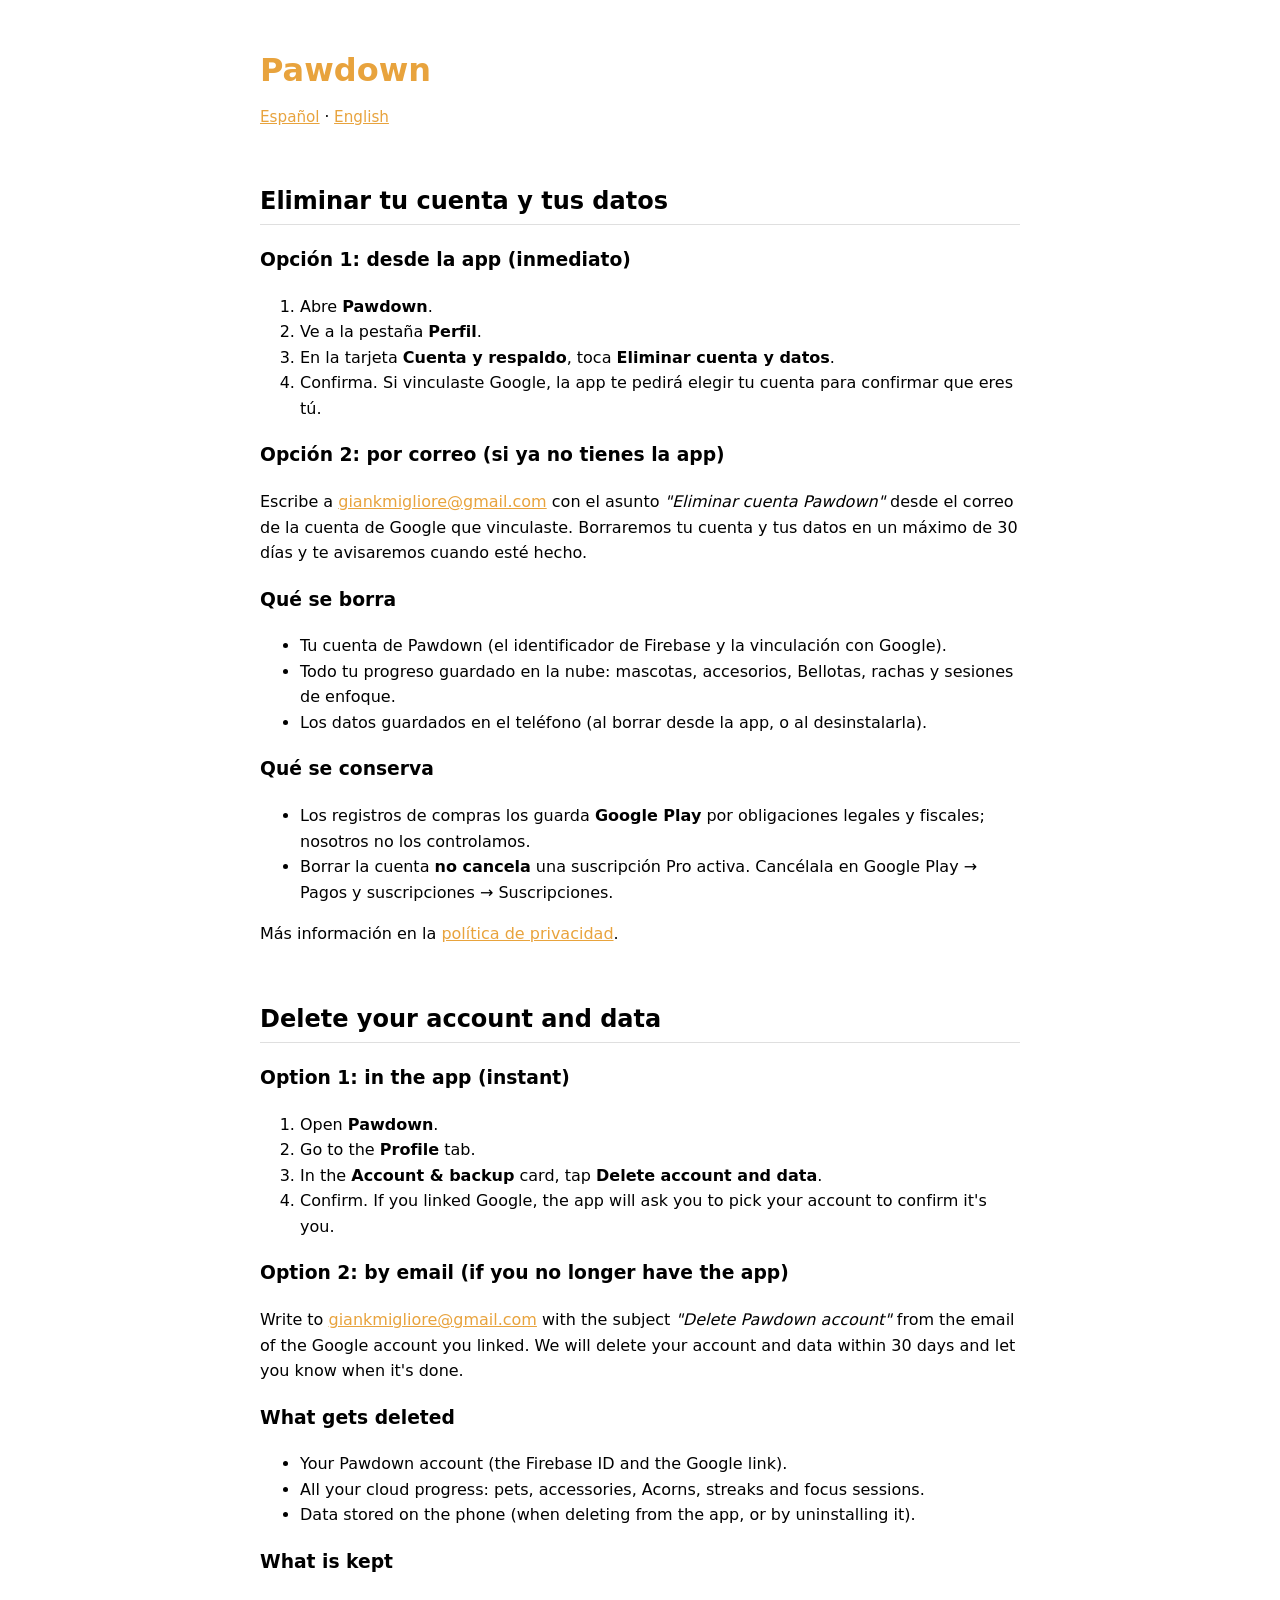
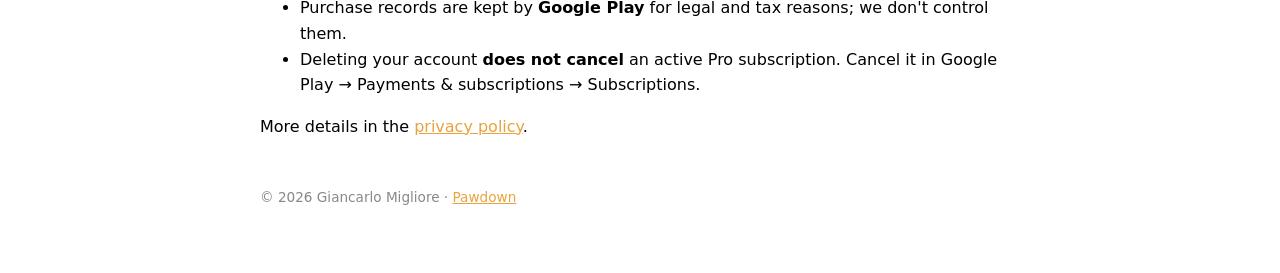
==== delete-account.html @ 6b8a605e "Add files via upload" ====
<!DOCTYPE html>
<html lang="es">
<head>
  <meta charset="utf-8">
  <meta name="viewport" content="width=device-width, initial-scale=1">
  <title>Pawdown – Eliminar cuenta / Delete account</title>
  <link rel="stylesheet" href="style.css">
</head>
<body>
  <h1>Pawdown</h1>
  <p class="lang"><a href="#es">Español</a> · <a href="#en">English</a></p>

  <!-- ===================== ESPAÑOL ===================== -->
  <section id="es">
    <h2>Eliminar tu cuenta y tus datos</h2>

    <h3>Opción 1: desde la app (inmediato)</h3>
    <ol>
      <li>Abre <strong>Pawdown</strong>.</li>
      <li>Ve a la pestaña <strong>Perfil</strong>.</li>
      <li>En la tarjeta <strong>Cuenta y respaldo</strong>, toca <strong>Eliminar cuenta y datos</strong>.</li>
      <li>Confirma. Si vinculaste Google, la app te pedirá elegir tu cuenta para confirmar que eres tú.</li>
    </ol>

    <h3>Opción 2: por correo (si ya no tienes la app)</h3>
    <p>Escribe a <a href="mailto:giankmigliore@gmail.com?subject=Eliminar%20cuenta%20Pawdown">giankmigliore@gmail.com</a>
      con el asunto <em>"Eliminar cuenta Pawdown"</em> desde el correo de la cuenta de Google que vinculaste.
      Borraremos tu cuenta y tus datos en un máximo de 30 días y te avisaremos cuando esté hecho.</p>

    <h3>Qué se borra</h3>
    <ul>
      <li>Tu cuenta de Pawdown (el identificador de Firebase y la vinculación con Google).</li>
      <li>Todo tu progreso guardado en la nube: mascotas, accesorios, Bellotas, rachas y sesiones de enfoque.</li>
      <li>Los datos guardados en el teléfono (al borrar desde la app, o al desinstalarla).</li>
    </ul>

    <h3>Qué se conserva</h3>
    <ul>
      <li>Los registros de compras los guarda <strong>Google Play</strong> por obligaciones legales y fiscales; nosotros no los controlamos.</li>
      <li>Borrar la cuenta <strong>no cancela</strong> una suscripción Pro activa. Cancélala en Google Play → Pagos y suscripciones → Suscripciones.</li>
    </ul>

    <p>Más información en la <a href="privacy.html">política de privacidad</a>.</p>
  </section>

  <!-- ===================== ENGLISH ===================== -->
  <section id="en">
    <h2>Delete your account and data</h2>

    <h3>Option 1: in the app (instant)</h3>
    <ol>
      <li>Open <strong>Pawdown</strong>.</li>
      <li>Go to the <strong>Profile</strong> tab.</li>
      <li>In the <strong>Account &amp; backup</strong> card, tap <strong>Delete account and data</strong>.</li>
      <li>Confirm. If you linked Google, the app will ask you to pick your account to confirm it's you.</li>
    </ol>

    <h3>Option 2: by email (if you no longer have the app)</h3>
    <p>Write to <a href="mailto:giankmigliore@gmail.com?subject=Delete%20Pawdown%20account">giankmigliore@gmail.com</a>
      with the subject <em>"Delete Pawdown account"</em> from the email of the Google account you linked.
      We will delete your account and data within 30 days and let you know when it's done.</p>

    <h3>What gets deleted</h3>
    <ul>
      <li>Your Pawdown account (the Firebase ID and the Google link).</li>
      <li>All your cloud progress: pets, accessories, Acorns, streaks and focus sessions.</li>
      <li>Data stored on the phone (when deleting from the app, or by uninstalling it).</li>
    </ul>

    <h3>What is kept</h3>
    <ul>
      <li>Purchase records are kept by <strong>Google Play</strong> for legal and tax reasons; we don't control them.</li>
      <li>Deleting your account <strong>does not cancel</strong> an active Pro subscription. Cancel it in Google Play → Payments &amp; subscriptions → Subscriptions.</li>
    </ul>

    <p>More details in the <a href="privacy.html">privacy policy</a>.</p>
  </section>

  <footer>© 2026 Giancarlo Migliore · <a href="index.html">Pawdown</a></footer>
</body>
</html>
---- style.css ----
:root { color-scheme: light dark; --accent: #e8a33d; }
body {
  font-family: system-ui, -apple-system, "Segoe UI", Roboto, sans-serif;
  max-width: 760px;
  margin: 0 auto;
  padding: 24px 20px 64px;
  line-height: 1.6;
}
h1 { color: var(--accent); margin-bottom: 0; }
h2 { margin-top: 2.2em; border-bottom: 1px solid #8884; padding-bottom: 4px; }
.lang { font-size: 0.95em; margin: 8px 0 24px; }
.updated { color: #888; font-size: 0.9em; }
table { border-collapse: collapse; width: 100%; font-size: 0.95em; }
th, td { border: 1px solid #8886; padding: 6px 8px; text-align: left; vertical-align: top; }
a { color: var(--accent); }
footer { margin-top: 48px; color: #888; font-size: 0.85em; }
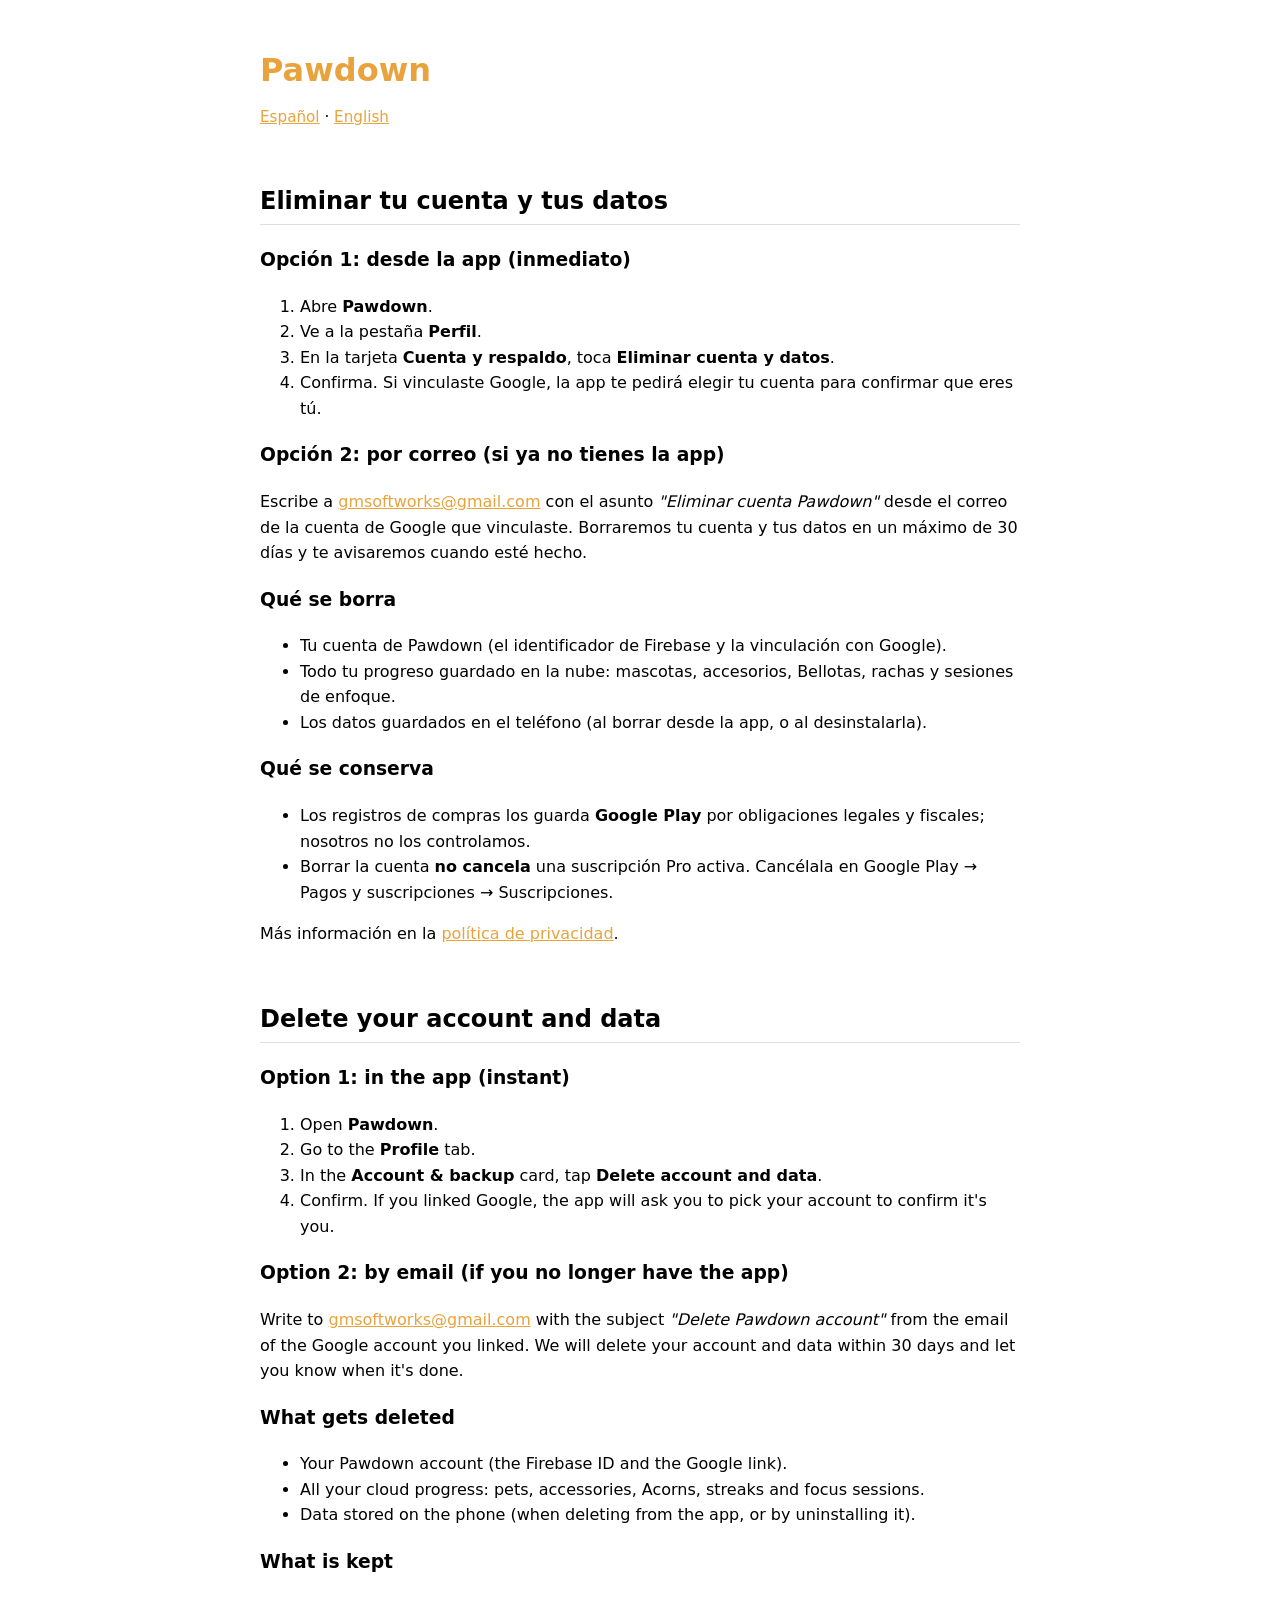
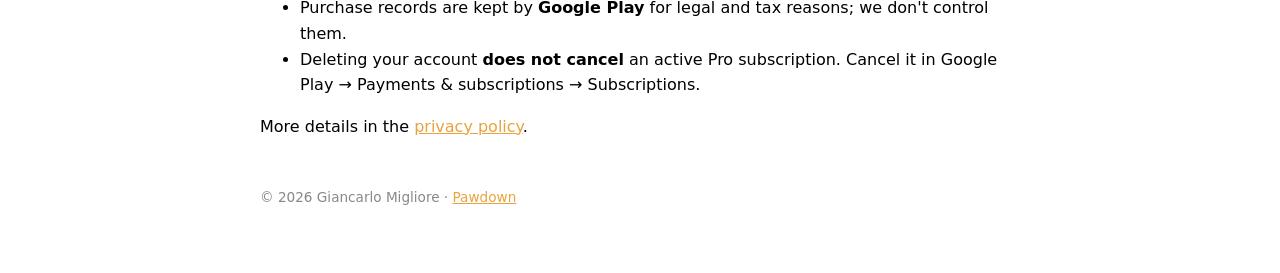
==== commit ae47f273: "Add files via upload" ====
--- a/delete-account.html
+++ b/delete-account.html
@@ -23,7 +23,7 @@
     </ol>
 
     <h3>Opción 2: por correo (si ya no tienes la app)</h3>
-    <p>Escribe a <a href="mailto:giankmigliore@gmail.com?subject=Eliminar%20cuenta%20Pawdown">giankmigliore@gmail.com</a>
+    <p>Escribe a <a href="mailto:gmsoftworks@gmail.com?subject=Eliminar%20cuenta%20Pawdown">gmsoftworks@gmail.com</a>
       con el asunto <em>"Eliminar cuenta Pawdown"</em> desde el correo de la cuenta de Google que vinculaste.
       Borraremos tu cuenta y tus datos en un máximo de 30 días y te avisaremos cuando esté hecho.</p>
 
@@ -56,7 +56,7 @@
     </ol>
 
     <h3>Option 2: by email (if you no longer have the app)</h3>
-    <p>Write to <a href="mailto:giankmigliore@gmail.com?subject=Delete%20Pawdown%20account">giankmigliore@gmail.com</a>
+    <p>Write to <a href="mailto:gmsoftworks@gmail.com?subject=Delete%20Pawdown%20account">gmsoftworks@gmail.com</a>
       with the subject <em>"Delete Pawdown account"</em> from the email of the Google account you linked.
       We will delete your account and data within 30 days and let you know when it's done.</p>
 
